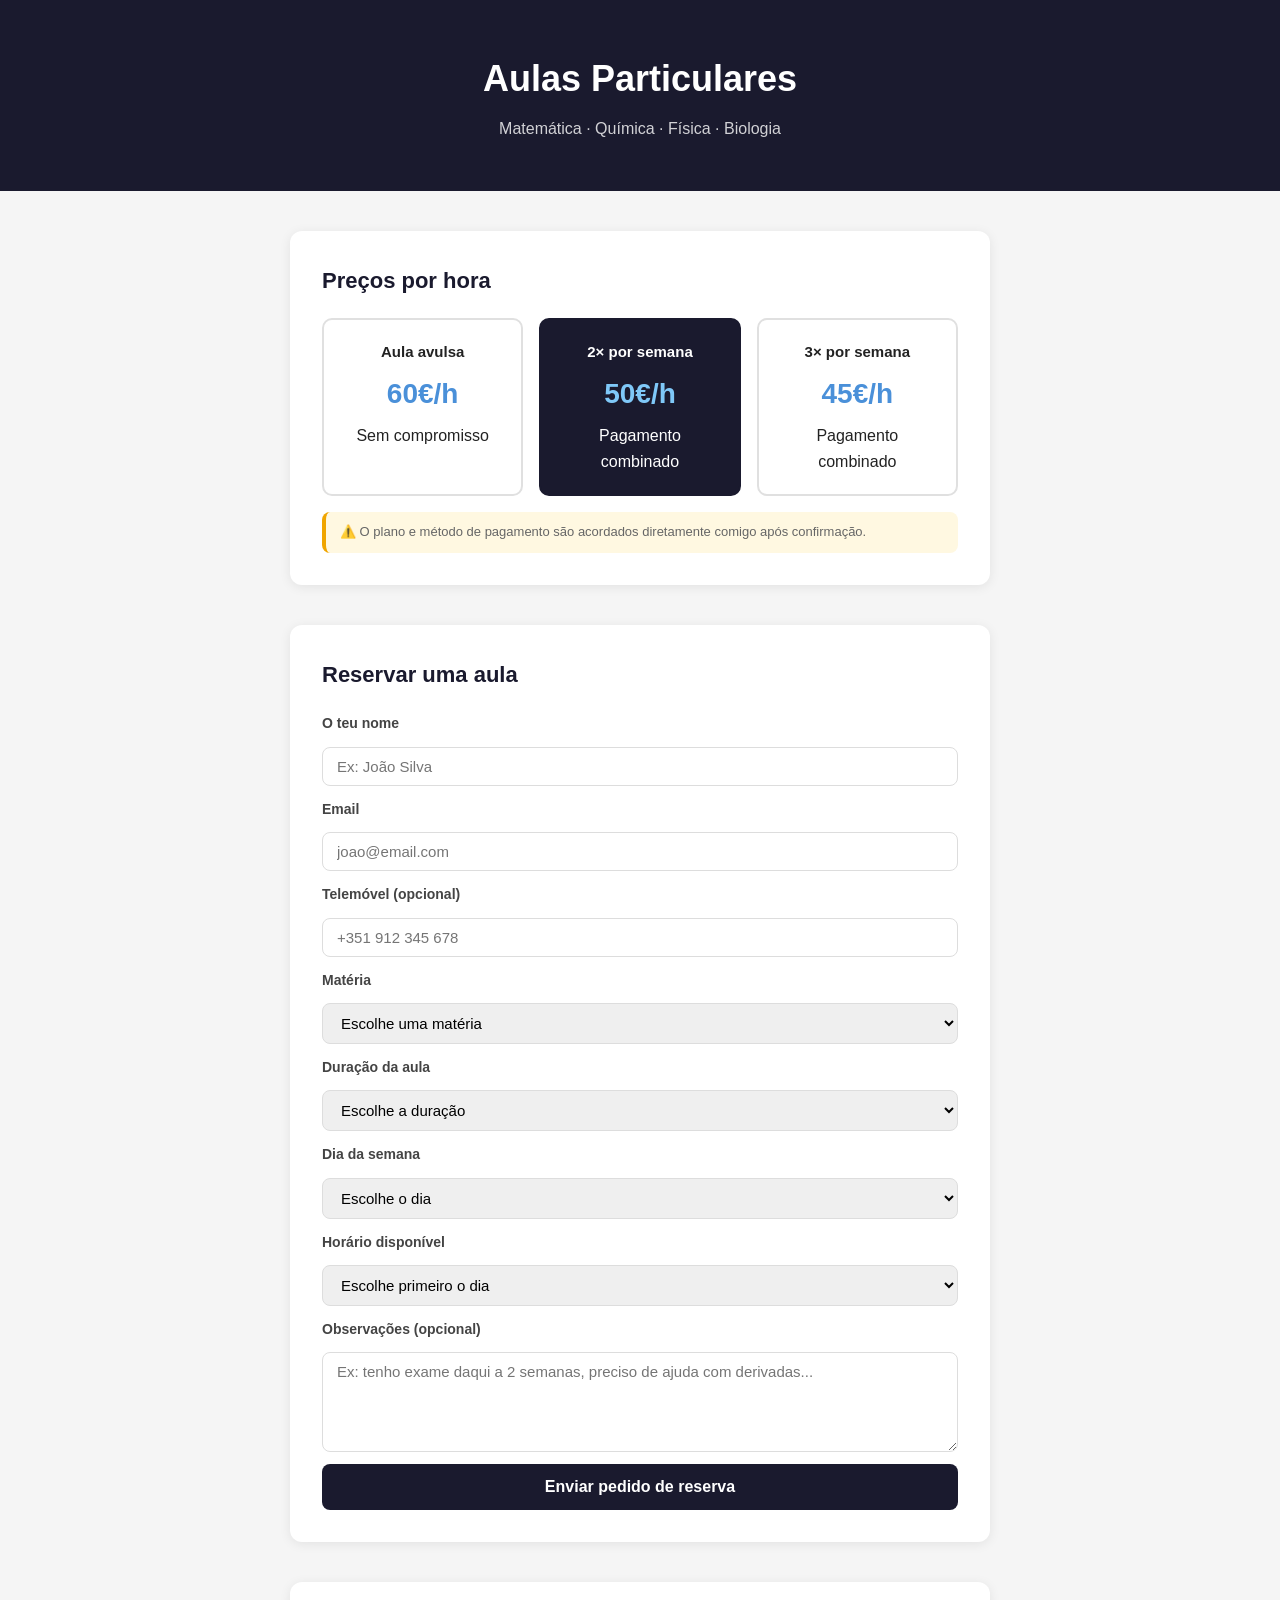
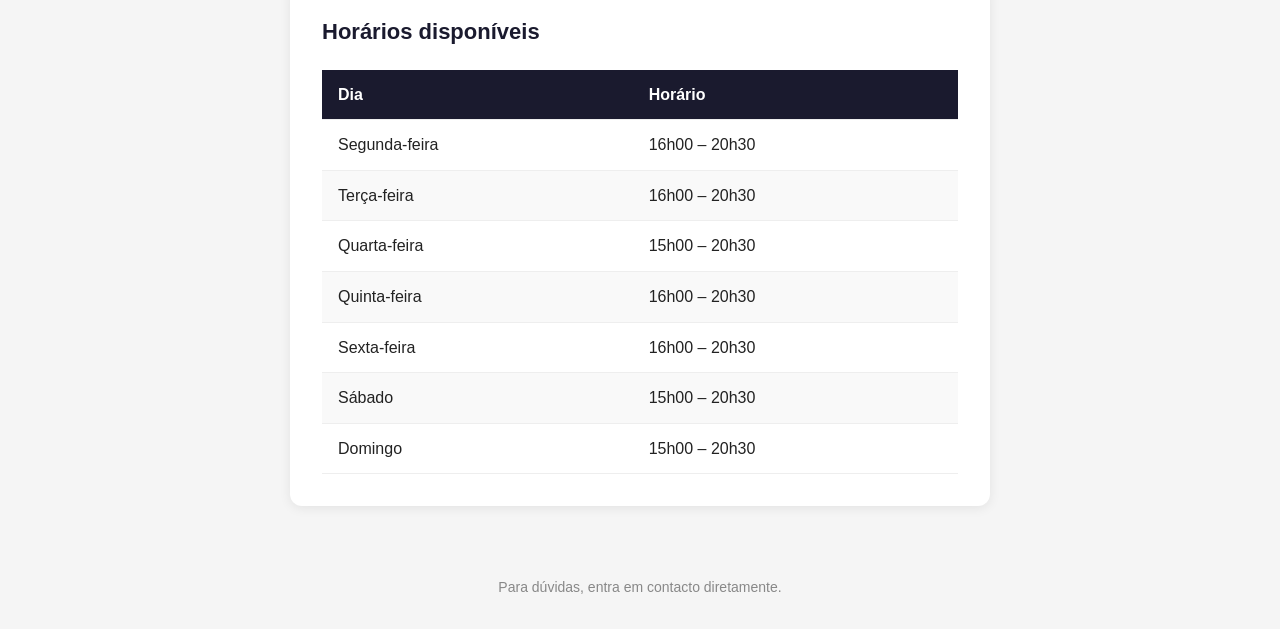
==== index.html @ 710b9e81 "Add files via upload" ====
<!DOCTYPE html>
<html lang="pt">
<head>
  <meta charset="UTF-8">
  <meta name="viewport" content="width=device-width, initial-scale=1.0">
  <title>Aulas Particulares</title>
  <link rel="stylesheet" href="style.css">
</head>
<body>

  <header>
    <h1>Aulas Particulares</h1>
    <p>Matemática · Química · Física · Biologia</p>
  </header>

  <section id="precos">
    <h2>Preços por hora</h2>
    <div class="precos-grid">
      <div class="preco-card">
        <h3>Aula avulsa</h3>
        <p class="valor">60€/h</p>
        <p>Sem compromisso</p>
      </div>
      <div class="preco-card destaque">
        <h3>2× por semana</h3>
        <p class="valor">50€/h</p>
        <p>Pagamento combinado</p>
      </div>
      <div class="preco-card">
        <h3>3× por semana</h3>
        <p class="valor">45€/h</p>
        <p>Pagamento combinado</p>
      </div>
    </div>
    <p class="nota">⚠️ O plano e método de pagamento são acordados diretamente comigo após confirmação.</p>
  </section>

  <section id="reserva">
    <h2>Reservar uma aula</h2>

    <div id="formContainer">
      <form id="formReserva">

        <label for="nome">O teu nome</label>
        <input type="text" id="nome" placeholder="Ex: João Silva" required>

        <label for="email">Email</label>
        <input type="email" id="email" placeholder="joao@email.com" required>

        <label for="telefone">Telemóvel (opcional)</label>
        <input type="tel" id="telefone" placeholder="+351 912 345 678">

        <label for="materia">Matéria</label>
        <select id="materia" required>
          <option value="">Escolhe uma matéria</option>
          <option value="Matemática">Matemática</option>
          <option value="Química">Química</option>
          <option value="Física">Física</option>
          <option value="Biologia">Biologia</option>
        </select>

        <label for="duracao">Duração da aula</label>
        <select id="duracao" required>
          <option value="">Escolhe a duração</option>
          <option value="1h">1 hora</option>
          <option value="1h30">1 hora e 30 minutos</option>
          <option value="2h">2 horas</option>
        </select>

        <label for="diaSemana">Dia da semana</label>
        <select id="diaSemana" required>
          <option value="">Escolhe o dia</option>
          <option value="segunda">Segunda-feira</option>
          <option value="terca">Terça-feira</option>
          <option value="quarta">Quarta-feira</option>
          <option value="quinta">Quinta-feira</option>
          <option value="sexta">Sexta-feira</option>
          <option value="sabado">Sábado</option>
          <option value="domingo">Domingo</option>
        </select>

        <label for="horario">Horário disponível</label>
        <select id="horario" required>
          <option value="">Escolhe primeiro o dia</option>
        </select>

        <p id="loadingHorarios" style="display:none; color:#888; font-size:14px;">A carregar horários...</p>

        <label for="observacoes">Observações (opcional)</label>
        <textarea id="observacoes" placeholder="Ex: tenho exame daqui a 2 semanas, preciso de ajuda com derivadas..."></textarea>

        <button type="submit" id="btnSubmit">Enviar pedido de reserva</button>
      </form>
    </div>

    <div id="mensagemSucesso" style="display:none">
      <h3>✅ Pedido enviado!</h3>
      <p>Receberás uma confirmação por email assim que eu aprovar a reserva. Obrigado!</p>
    </div>

    <div id="mensagemErro" style="display:none">
      <h3>❌ Erro ao enviar</h3>
      <p id="textoErro"></p>
    </div>
  </section>

  <section id="horarios">
    <h2>Horários disponíveis</h2>
    <table>
      <thead>
        <tr>
          <th>Dia</th>
          <th>Horário</th>
        </tr>
      </thead>
      <tbody>
        <tr><td>Segunda-feira</td><td>16h00 – 20h30</td></tr>
        <tr><td>Terça-feira</td><td>16h00 – 20h30</td></tr>
        <tr><td>Quarta-feira</td><td>15h00 – 20h30</td></tr>
        <tr><td>Quinta-feira</td><td>16h00 – 20h30</td></tr>
        <tr><td>Sexta-feira</td><td>16h00 – 20h30</td></tr>
        <tr><td>Sábado</td><td>15h00 – 20h30</td></tr>
        <tr><td>Domingo</td><td>15h00 – 20h30</td></tr>
      </tbody>
    </table>
  </section>

  <footer>
    <p>Para dúvidas, entra em contacto diretamente.</p>
  </footer>

  <script src="script.js"></script>
</body>
</html>
---- style.css ----
* {
  margin: 0;
  padding: 0;
  box-sizing: border-box;
}

body {
  font-family: 'Segoe UI', Arial, sans-serif;
  background: #f5f5f5;
  color: #222;
  line-height: 1.6;
}

section {
  max-width: 700px;
  margin: 40px auto;
  background: white;
  padding: 32px;
  border-radius: 12px;
  box-shadow: 0 2px 12px rgba(0,0,0,0.08);
}

h2 {
  font-size: 22px;
  margin-bottom: 20px;
  color: #1a1a2e;
}

header {
  background: #1a1a2e;
  color: white;
  text-align: center;
  padding: 50px 20px;
}

header h1 {
  font-size: 36px;
  margin-bottom: 8px;
}

header p {
  font-size: 16px;
  opacity: 0.8;
}

/* PREÇOS */
.precos-grid {
  display: grid;
  grid-template-columns: repeat(auto-fit, minmax(180px, 1fr));
  gap: 16px;
  margin-bottom: 16px;
}

.preco-card {
  border: 2px solid #e0e0e0;
  border-radius: 10px;
  padding: 20px;
  text-align: center;
}

.preco-card.destaque {
  border-color: #1a1a2e;
  background: #1a1a2e;
  color: white;
}

.preco-card h3 {
  font-size: 15px;
  margin-bottom: 8px;
}

.preco-card .valor {
  font-size: 28px;
  font-weight: bold;
  color: #4a90d9;
  margin-bottom: 6px;
}

.preco-card.destaque .valor {
  color: #7fc8f8;
}

.nota {
  font-size: 13px;
  color: #666;
  background: #fff8e1;
  padding: 10px 14px;
  border-radius: 8px;
  border-left: 4px solid #f0a500;
}

/* FORMULÁRIO */
form {
  display: flex;
  flex-direction: column;
  gap: 12px;
}

label {
  font-weight: 600;
  font-size: 14px;
  color: #444;
}

input, select, textarea {
  padding: 10px 14px;
  border: 1.5px solid #ddd;
  border-radius: 8px;
  font-size: 15px;
  font-family: inherit;
  transition: border-color 0.2s;
}

input:focus, select:focus, textarea:focus {
  outline: none;
  border-color: #1a1a2e;
}

textarea {
  height: 100px;
  resize: vertical;
}

button[type="submit"] {
  background: #1a1a2e;
  color: white;
  border: none;
  padding: 14px;
  border-radius: 8px;
  font-size: 16px;
  font-weight: 600;
  cursor: pointer;
  transition: background 0.2s;
}

button[type="submit"]:hover {
  background: #2e2e5e;
}

button[type="submit"]:disabled {
  background: #999;
  cursor: not-allowed;
}

#mensagemSucesso {
  background: #e8f5e9;
  border: 2px solid #4caf50;
  border-radius: 10px;
  padding: 24px;
  text-align: center;
}

#mensagemSucesso h3 {
  color: #2e7d32;
  margin-bottom: 8px;
}

#mensagemErro {
  background: #ffebee;
  border: 2px solid #e53935;
  border-radius: 10px;
  padding: 24px;
  text-align: center;
  margin-top: 16px;
}

#mensagemErro h3 {
  color: #c62828;
  margin-bottom: 8px;
}

/* TABELA */
table {
  width: 100%;
  border-collapse: collapse;
}

th, td {
  padding: 12px 16px;
  text-align: left;
  border-bottom: 1px solid #eee;
}

th {
  background: #1a1a2e;
  color: white;
}

tr:nth-child(even) {
  background: #f9f9f9;
}

/* PAINEL DE ADMINISTRAÇÃO */
.reserva-card {
  border: 1.5px solid #ddd;
  border-radius: 10px;
  padding: 20px;
  margin-bottom: 16px;
}

.reserva-card.pendente {
  border-left: 5px solid #f0a500;
}

.reserva-card.confirmada {
  border-left: 5px solid #4caf50;
  opacity: 0.7;
}

.reserva-card h3 {
  margin-bottom: 8px;
  color: #1a1a2e;
}

.reserva-card p {
  font-size: 14px;
  color: #555;
  margin-bottom: 4px;
}

.badge {
  display: inline-block;
  padding: 3px 10px;
  border-radius: 20px;
  font-size: 12px;
  font-weight: 600;
  margin-bottom: 12px;
}

.badge.pendente {
  background: #fff8e1;
  color: #b8860b;
}

.badge.confirmada {
  background: #e8f5e9;
  color: #2e7d32;
}

.btn-confirmar {
  background: #1a1a2e;
  color: white;
  border: none;
  padding: 8px 18px;
  border-radius: 8px;
  font-size: 14px;
  cursor: pointer;
  margin-top: 10px;
}

.btn-confirmar:hover {
  background: #2e2e5e;
}

.btn-rejeitar {
  background: white;
  color: #c62828;
  border: 1.5px solid #c62828;
  padding: 8px 18px;
  border-radius: 8px;
  font-size: 14px;
  cursor: pointer;
  margin-top: 10px;
  margin-left: 8px;
}

.btn-rejeitar:hover {
  background: #ffebee;
}

footer {
  text-align: center;
  padding: 30px;
  color: #888;
  font-size: 14px;
}
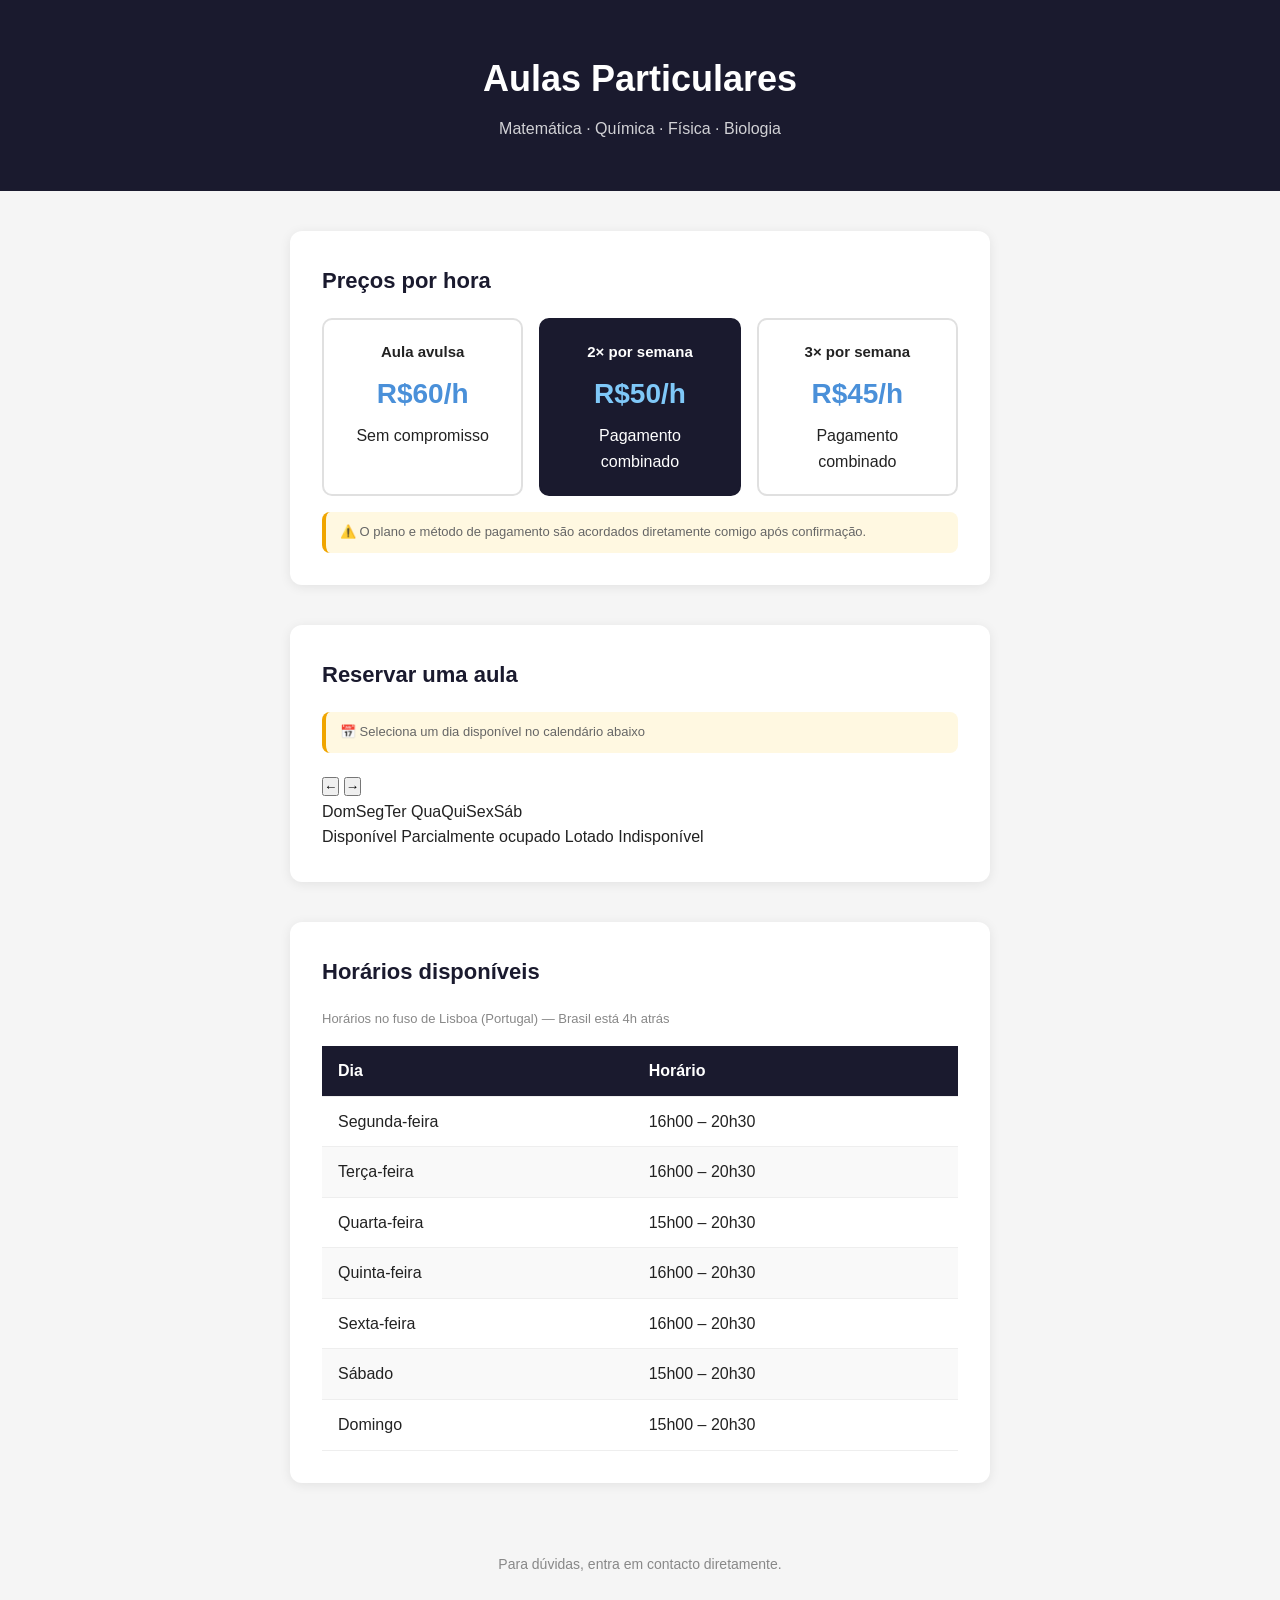
==== commit cc0c8ab3: "Implement booking calendar Updated pricing format and added calendar feature for booking." ====
--- a/index.html
+++ b/index.html
@@ -18,17 +18,17 @@
     <div class="precos-grid">
       <div class="preco-card">
         <h3>Aula avulsa</h3>
-        <p class="valor">60€/h</p>
+        <p class="valor">R$60/h</p>
         <p>Sem compromisso</p>
       </div>
       <div class="preco-card destaque">
         <h3>2× por semana</h3>
-        <p class="valor">50€/h</p>
+        <p class="valor">R$50/h</p>
         <p>Pagamento combinado</p>
       </div>
       <div class="preco-card">
         <h3>3× por semana</h3>
-        <p class="valor">45€/h</p>
+        <p class="valor">R$45/h</p>
         <p>Pagamento combinado</p>
       </div>
     </div>
@@ -37,9 +37,40 @@
 
   <section id="reserva">
     <h2>Reservar uma aula</h2>
+    <p class="nota" style="margin-bottom:20px;">📅 Seleciona um dia disponível no calendário abaixo</p>
 
-    <div id="formContainer">
+    <!-- CALENDÁRIO -->
+    <div id="calendario">
+      <div class="cal-header">
+        <button id="btnMesAnterior">&#8592;</button>
+        <span id="mesAno"></span>
+        <button id="btnProximoMes">&#8594;</button>
+      </div>
+      <div class="cal-dias-semana">
+        <span>Dom</span><span>Seg</span><span>Ter</span>
+        <span>Qua</span><span>Qui</span><span>Sex</span><span>Sáb</span>
+      </div>
+      <div id="calDias" class="cal-grid"></div>
+      <div class="cal-legenda">
+        <span class="leg-disponivel">Disponível</span>
+        <span class="leg-parcial">Parcialmente ocupado</span>
+        <span class="leg-lotado">Lotado</span>
+        <span class="leg-indisponivel">Indisponível</span>
+      </div>
+    </div>
+
+    <!-- HORÁRIOS DO DIA SELECIONADO -->
+    <div id="secaoHorarios" style="display:none">
+      <h3 id="tituloHorarios"></h3>
+      <div id="gradeHorarios" class="grade-horarios"></div>
+    </div>
+
+    <!-- FORMULÁRIO -->
+    <div id="formContainer" style="display:none">
+      <h3 id="tituloFormulario"></h3>
       <form id="formReserva">
+        <input type="hidden" id="dataEscolhida">
+        <input type="hidden" id="horarioEscolhido">
 
         <label for="nome">O teu nome</label>
         <input type="text" id="nome" placeholder="Ex: João Silva" required>
@@ -47,8 +78,8 @@
         <label for="email">Email</label>
         <input type="email" id="email" placeholder="joao@email.com" required>
 
-        <label for="telefone">Telemóvel (opcional)</label>
-        <input type="tel" id="telefone" placeholder="+351 912 345 678">
+        <label for="telefone">Celular (opcional)</label>
+        <input type="tel" id="telefone" placeholder="+55 11 91234-5678">
 
         <label for="materia">Matéria</label>
         <select id="materia" required>
@@ -67,35 +98,19 @@
           <option value="2h">2 horas</option>
         </select>
 
-        <label for="diaSemana">Dia da semana</label>
-        <select id="diaSemana" required>
-          <option value="">Escolhe o dia</option>
-          <option value="segunda">Segunda-feira</option>
-          <option value="terca">Terça-feira</option>
-          <option value="quarta">Quarta-feira</option>
-          <option value="quinta">Quinta-feira</option>
-          <option value="sexta">Sexta-feira</option>
-          <option value="sabado">Sábado</option>
-          <option value="domingo">Domingo</option>
-        </select>
-
-        <label for="horario">Horário disponível</label>
-        <select id="horario" required>
-          <option value="">Escolhe primeiro o dia</option>
-        </select>
-
-        <p id="loadingHorarios" style="display:none; color:#888; font-size:14px;">A carregar horários...</p>
-
         <label for="observacoes">Observações (opcional)</label>
         <textarea id="observacoes" placeholder="Ex: tenho exame daqui a 2 semanas, preciso de ajuda com derivadas..."></textarea>
 
-        <button type="submit" id="btnSubmit">Enviar pedido de reserva</button>
+        <div class="form-botoes">
+          <button type="button" id="btnVoltar">← Voltar</button>
+          <button type="submit" id="btnSubmit">Enviar pedido de reserva</button>
+        </div>
       </form>
     </div>
 
     <div id="mensagemSucesso" style="display:none">
       <h3>✅ Pedido enviado!</h3>
-      <p>Receberás uma confirmação por email assim que eu aprovar a reserva. Obrigado!</p>
+      <p>Receberás uma confirmação assim que eu aprovar a reserva. Obrigado!</p>
     </div>
 
     <div id="mensagemErro" style="display:none">
@@ -106,12 +121,10 @@
 
   <section id="horarios">
     <h2>Horários disponíveis</h2>
+    <p style="font-size:13px; color:#888; margin-bottom:16px;">Horários no fuso de Lisboa (Portugal) — Brasil está 4h atrás</p>
     <table>
       <thead>
-        <tr>
-          <th>Dia</th>
-          <th>Horário</th>
-        </tr>
+        <tr><th>Dia</th><th>Horário</th></tr>
       </thead>
       <tbody>
         <tr><td>Segunda-feira</td><td>16h00 – 20h30</td></tr>
@@ -131,4 +144,4 @@
 
   <script src="script.js"></script>
 </body>
-</html>+</html>
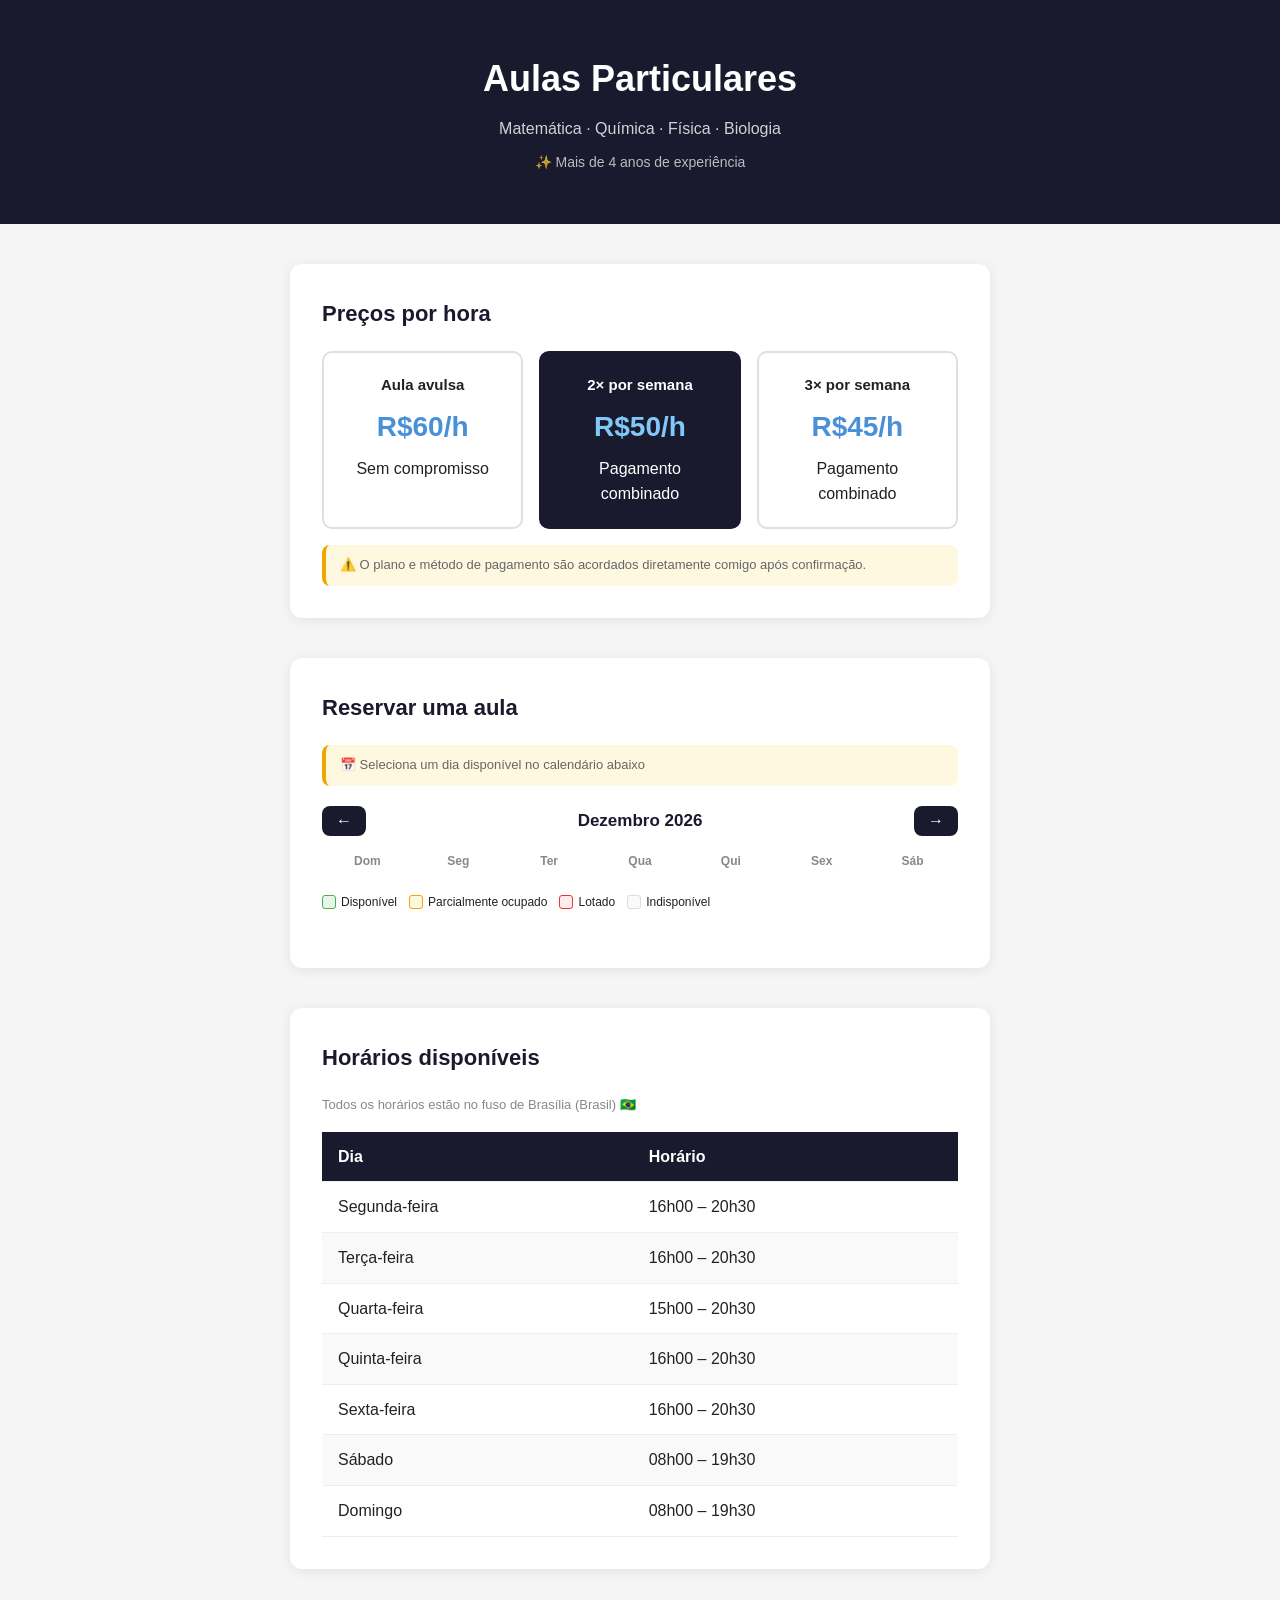
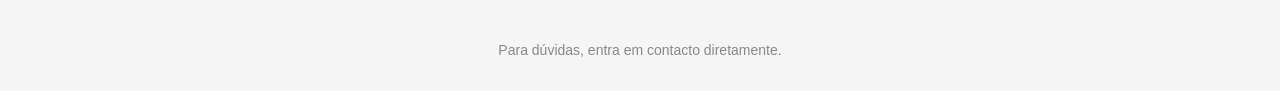
==== commit e6b11abe: "Add files via upload" ====
--- a/index.html
+++ b/index.html
@@ -11,6 +11,7 @@
   <header>
     <h1>Aulas Particulares</h1>
     <p>Matemática · Química · Física · Biologia</p>
+    <p style="margin-top:10px; font-size:14px; opacity:0.7;">✨ Mais de 4 anos de experiência</p>
   </header>
 
   <section id="precos">
@@ -121,7 +122,7 @@
 
   <section id="horarios">
     <h2>Horários disponíveis</h2>
-    <p style="font-size:13px; color:#888; margin-bottom:16px;">Horários no fuso de Lisboa (Portugal) — Brasil está 4h atrás</p>
+    <p style="font-size:13px; color:#888; margin-bottom:16px;">Todos os horários estão no fuso de Brasília (Brasil) 🇧🇷</p>
     <table>
       <thead>
         <tr><th>Dia</th><th>Horário</th></tr>
@@ -132,8 +133,8 @@
         <tr><td>Quarta-feira</td><td>15h00 – 20h30</td></tr>
         <tr><td>Quinta-feira</td><td>16h00 – 20h30</td></tr>
         <tr><td>Sexta-feira</td><td>16h00 – 20h30</td></tr>
-        <tr><td>Sábado</td><td>15h00 – 20h30</td></tr>
-        <tr><td>Domingo</td><td>15h00 – 20h30</td></tr>
+        <tr><td>Sábado</td><td>08h00 – 19h30</td></tr>
+        <tr><td>Domingo</td><td>08h00 – 19h30</td></tr>
       </tbody>
     </table>
   </section>
@@ -144,4 +145,4 @@
 
   <script src="script.js"></script>
 </body>
-</html>
+</html>
--- a/style.css
+++ b/style.css
@@ -273,4 +273,184 @@
   padding: 30px;
   color: #888;
   font-size: 14px;
-}+}
+
+
+/* === CALENDÁRIO === */
+#calendario {
+  margin-bottom: 24px;
+}
+
+.cal-header {
+  display: flex;
+  align-items: center;
+  justify-content: space-between;
+  margin-bottom: 12px;
+}
+
+.cal-header button {
+  background: #1a1a2e;
+  color: white;
+  border: none;
+  padding: 6px 14px;
+  border-radius: 8px;
+  font-size: 16px;
+  cursor: pointer;
+}
+
+.cal-header button:hover { background: #2e2e5e; }
+
+#mesAno {
+  font-weight: 700;
+  font-size: 17px;
+  color: #1a1a2e;
+}
+
+.cal-dias-semana {
+  display: grid;
+  grid-template-columns: repeat(7, 1fr);
+  text-align: center;
+  margin-bottom: 6px;
+}
+
+.cal-dias-semana span {
+  font-size: 12px;
+  font-weight: 600;
+  color: #888;
+  padding: 4px 0;
+}
+
+.cal-grid {
+  display: grid;
+  grid-template-columns: repeat(7, 1fr);
+  gap: 4px;
+  margin-bottom: 12px;
+}
+
+.cal-dia {
+  aspect-ratio: 1;
+  display: flex;
+  align-items: center;
+  justify-content: center;
+  border-radius: 8px;
+  font-size: 14px;
+  font-weight: 500;
+  color: #333;
+}
+
+.cal-dia.vazio { background: transparent; }
+.cal-dia.passado { color: #ccc; }
+.cal-dia.indisponivel { color: #ddd; background: #fafafa; }
+
+.cal-dia.disponivel {
+  background: #e8f5e9;
+  color: #2e7d32;
+}
+
+.cal-dia.parcial {
+  background: #fff8e1;
+  color: #b8860b;
+}
+
+.cal-dia.lotado {
+  background: #ffebee;
+  color: #c62828;
+  text-decoration: line-through;
+}
+
+.cal-dia.clicavel {
+  cursor: pointer;
+  transition: transform 0.1s, box-shadow 0.1s;
+}
+
+.cal-dia.clicavel:hover {
+  transform: scale(1.15);
+  box-shadow: 0 2px 8px rgba(0,0,0,0.15);
+}
+
+.cal-dia.selecionado {
+  background: #1a1a2e !important;
+  color: white !important;
+  font-weight: 700;
+}
+
+.cal-legenda {
+  display: flex;
+  gap: 12px;
+  flex-wrap: wrap;
+  font-size: 12px;
+}
+
+.cal-legenda span {
+  display: flex;
+  align-items: center;
+  gap: 5px;
+}
+
+.cal-legenda span::before {
+  content: "";
+  width: 12px;
+  height: 12px;
+  border-radius: 3px;
+  display: inline-block;
+}
+
+.leg-disponivel::before { background: #e8f5e9; border: 1px solid #4caf50; }
+.leg-parcial::before { background: #fff8e1; border: 1px solid #f0a500; }
+.leg-lotado::before { background: #ffebee; border: 1px solid #e53935; }
+.leg-indisponivel::before { background: #fafafa; border: 1px solid #ddd; }
+
+/* HORÁRIOS EM GRADE */
+.grade-horarios {
+  display: flex;
+  flex-wrap: wrap;
+  gap: 8px;
+  margin: 16px 0;
+}
+
+.btn-horario {
+  padding: 10px 16px;
+  border-radius: 8px;
+  font-size: 15px;
+  font-weight: 600;
+  cursor: pointer;
+  border: 2px solid transparent;
+  transition: all 0.15s;
+}
+
+.btn-horario.livre {
+  background: #e8f5e9;
+  color: #2e7d32;
+  border-color: #4caf50;
+}
+
+.btn-horario.livre:hover {
+  background: #4caf50;
+  color: white;
+}
+
+.btn-horario.ocupado {
+  background: #f5f5f5;
+  color: #bbb;
+  border-color: #eee;
+  cursor: not-allowed;
+  text-decoration: line-through;
+}
+
+/* BOTÕES DO FORMULÁRIO */
+.form-botoes {
+  display: flex;
+  gap: 10px;
+}
+
+#btnVoltar {
+  background: white;
+  color: #1a1a2e;
+  border: 1.5px solid #1a1a2e;
+  padding: 14px 20px;
+  border-radius: 8px;
+  font-size: 15px;
+  cursor: pointer;
+}
+
+#btnVoltar:hover { background: #f0f0f0; }
